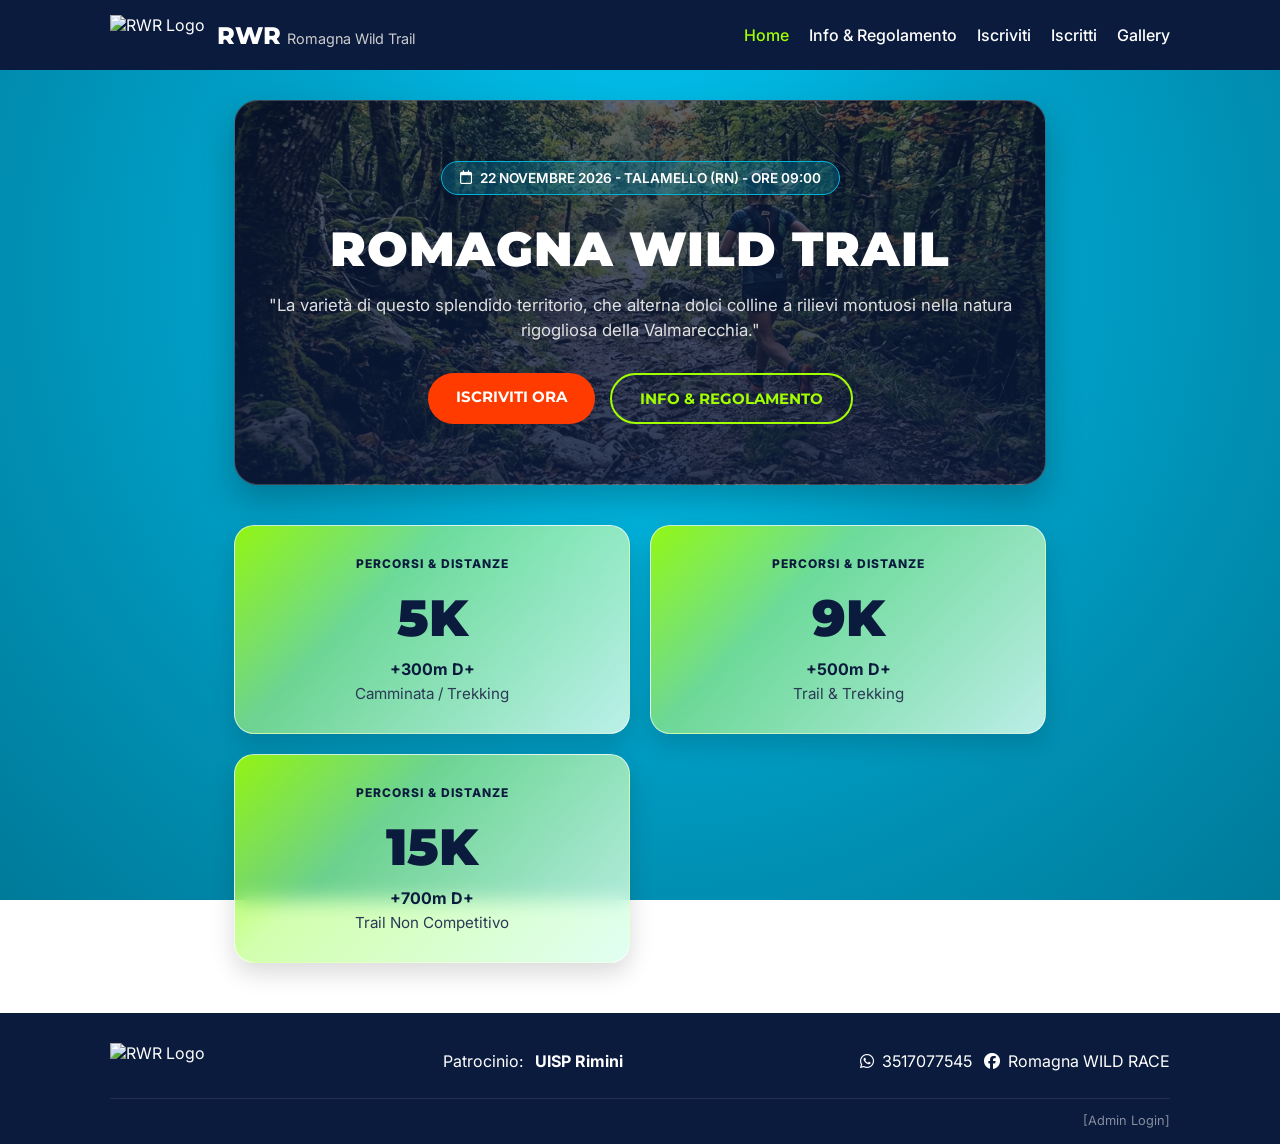
==== index.html @ 781f22f0 "bozza layout e home page" ====
<!DOCTYPE html>
<html lang="it">

<head>
  <meta charset="UTF-8">
  <meta name="viewport" content="width=device-width, initial-scale=1.0">
  <title>Romagna Wild Trail 2026 - Talamello</title>

  <!-- Font Google -->
  <link rel="preconnect" href="https://fonts.googleapis.com">
  <link rel="preconnect" href="https://fonts.gstatic.com" crossorigin>
  <link
    href="https://fonts.googleapis.com/css2?family=Inter:wght@400;500;600&family=Montserrat:wght@700;800;900&display=swap"
    rel="stylesheet">

  <!-- FontAwesome CDN per Icone -->
  <link rel="stylesheet" href="https://cdnjs.cloudflare.com/ajax/libs/font-awesome/6.4.0/css/all.min.css">

  <!-- Stili CSS -->
  <link rel="stylesheet" href="assets/css/main.css">
  <link rel="stylesheet" href="assets/css/navbar.css">
  <link rel="stylesheet" href="assets/css/components.css">
</head>

<body>

  <!-- Navbar -->
  <header class="site-header">
    <div class="container navbar">
      <a href="index.html" class="brand">
        <img src="assets/images/logo.png" alt="RWR Logo">
        <div class="brand-text">
          <span class="brand-title">RWR</span>
          <span class="brand-subtitle">Romagna Wild Trail</span>
        </div>
      </a>

      <button class="menu-toggle" aria-label="Apri Menu">
        <i class="fa-solid fa-bars"></i>
      </button>

      <ul class="nav-menu">
        <li><a href="index.html" class="nav-link active">Home</a></li>
        <li><a href="regolamento.html" class="nav-link">Info & Regolamento</a></li>
        <li><a href="iscrizione.html" class="nav-link">Iscriviti</a></li>
        <li><a href="iscritti.html" class="nav-link">Iscritti</a></li>
        <li><a href="gallery.html" class="nav-link">Gallery</a></li>
      </ul>
    </div>
  </header>

  <!-- Contenuto Principale -->
  <main class="container">

    <!-- Hero Banner -->
    <section class="hero-card">
      <div class="hero-badge">
        <i class="fa-regular fa-calendar"></i>
        <span>22 NOVEMBRE 2026 - TALAMELLO (RN) - ORE 09:00</span>
      </div>

      <h1 class="hero-title">ROMAGNA WILD TRAIL</h1>

      <p class="hero-description">
        "La varietà di questo splendido territorio, che alterna dolci colline a rilievi montuosi nella natura rigogliosa
        della Valmarecchia."
      </p>

      <div class="hero-actions">
        <a href="iscrizione.html" class="btn btn-primary">Iscriviti Ora</a>
        <a href="regolamento.html" class="btn btn-secondary">Info & Regolamento</a>
      </div>
    </section>

    <!-- Griglia Percorsi / Distanze -->
    <section class="cards-grid">
      <div class="distance-card">
        <div class="card-subtitle">PERCORSI & DISTANZE</div>
        <div class="card-title">5K</div>
        <div class="card-elevation">+300m D+</div>
        <div class="card-category">Camminata / Trekking</div>
      </div>

      <div class="distance-card">
        <div class="card-subtitle">PERCORSI & DISTANZE</div>
        <div class="card-title">9K</div>
        <div class="card-elevation">+500m D+</div>
        <div class="card-category">Trail & Trekking</div>
      </div>

      <div class="distance-card">
        <div class="card-subtitle">PERCORSI & DISTANZE</div>
        <div class="card-title">15K</div>
        <div class="card-elevation">+700m D+</div>
        <div class="card-category">Trail Non Competitivo</div>
      </div>
    </section>

  </main>

  <!-- Footer -->
  <footer class="site-footer">
    <div class="container">
      <div class="footer-content">
        <div class="footer-brand">
          <img src="assets/images/logo.png" alt="RWR Logo" height="35">
        </div>

        <div class="footer-patronage">
          <span>Patrocinio:</span>
          <strong>UISP Rimini</strong>
        </div>

        <div class="footer-contacts">
          <a href="https://wa.me/393517077545" target="_blank">
            <i class="fa-brands fa-whatsapp"></i> 3517077545
          </a>
          <a href="https://facebook.com" target="_blank">
            <i class="fa-brands fa-facebook"></i> Romagna WILD RACE
          </a>
        </div>
      </div>

      <div class="footer-bottom">
        <a href="admin-login.html" class="admin-link">[Admin Login]</a>
      </div>
    </div>
  </footer>

  <!-- Entry Point JS -->
  <script src="assets/js/components/navbar.js"></script>
</body>

</html>
---- assets/css/main.css ----
/* --- Variables & Brand Identity --- */
:root {
  --primary-blue: #00B4D8;
  --accent-lime: #A2FF00;
  --action-orange: #FF3B00;
  --dark-navy: #0B1B3D;
  --card-glass-bg: rgba(255, 255, 255, 0.85);
  --font-heading: 'Montserrat', sans-serif;
  --font-body: 'Inter', sans-serif;
}

/* --- Global Reset & Body --- */
* {
  box-sizing: border-box;
  margin: 0;
  padding: 0;
}

/* body {
  font-family: var(--font-body);
  background: radial-gradient(circle at center, #00C4E6 0%, #0096B4 100%);
  color: #ffffff;
  min-height: 100vh;
  display: flex;
  flex-direction: column;
} */

body {
  font-family: var(--font-body);
  /* Effetto luce centrale vibrante */
  background: radial-gradient(circle at 50% 30%, #00d2ff 0%, #00a4cc 40%, #007a99 100%);
  background-attachment: fixed;
  color: #ffffff;
  min-height: 100vh;
  display: flex;
  flex-direction: column;
}

main {
  flex: 1;
}

.container {
  max-width: 1100px;
  margin: 0 auto;
  padding: 0 20px;
}
---- assets/css/navbar.css ----
.site-header {
  background-color: var(--dark-navy);
  padding: 15px 0;
  position: sticky;
  top: 0;
  z-index: 1000;
}

.navbar {
  display: flex;
  justify-content: space-between;
  align-items: center;
}

.brand {
  display: flex;
  align-items: center;
  gap: 12px;
  text-decoration: none;
  color: #ffffff;
}

.brand img {
  height: 40px;
}

.brand-text {
  display: flex;
  align-items: baseline;
  gap: 6px;
}

.brand-title {
  font-family: var(--font-heading);
  font-size: 1.5rem;
  font-weight: 800;
  color: #ffffff;
}

.brand-subtitle {
  font-size: 0.9rem;
  color: #cccccc;
}

.nav-menu {
  display: flex;
  list-style: none;
  gap: 20px;
}

.nav-link {
  color: #ffffff;
  text-decoration: none;
  font-weight: 500;
  transition: color 0.3s;
}

.nav-link:hover,
.nav-link.active {
  color: var(--accent-lime);
}

.menu-toggle {
  display: none;
  background: none;
  border: none;
  color: var(--accent-lime);
  font-size: 1.8rem;
  cursor: pointer;
}

/* Responsive Mobile */
@media (max-width: 768px) {
  .menu-toggle {
    display: block;
  }

  .nav-menu {
    display: none;
    position: absolute;
    top: 100%;
    left: 0;
    right: 0;
    background-color: var(--dark-navy);
    flex-direction: column;
    padding: 20px;
    border-top: 1px solid rgba(255, 255, 255, 0.1);
  }

  .nav-menu.active {
    display: flex;
  }
}
---- assets/css/components.css ----
/* --- Buttons --- */
.btn {
  display: inline-block;
  padding: 14px 28px;
  border-radius: 30px;
  font-family: var(--font-heading);
  font-weight: 700;
  text-decoration: none;
  text-transform: uppercase;
  font-size: 0.95rem;
  transition: transform 0.2s, box-shadow 0.2s;
  cursor: pointer;
}

.btn:hover {
  transform: translateY(-2px);
}

.btn-primary {
  background-color: var(--action-orange);
  color: #ffffff;
  border: none;
}

.btn-secondary {
  background: transparent;
  color: var(--accent-lime);
  border: 2px solid var(--accent-lime);
}

/* --- Hero Section --- */
/* .hero-card {
  background: linear-gradient(rgba(11, 27, 61, 0.75), rgba(11, 27, 61, 0.85)),
    url('../images/hero-bg.jpg') center/cover no-repeat;
  border-radius: 20px;
  padding: 50px 30px;
  text-align: center;
  margin: 30px 0 40px;
  border: 1px solid rgba(255, 255, 255, 0.1);
} */

.hero-card {
  background: linear-gradient(rgba(11, 27, 61, 0.65), rgba(11, 27, 61, 0.85)),
    url('../images/hero-bg.png') center/cover no-repeat;
  border-radius: 24px;
  padding: 60px 30px;
  text-align: center;
  margin: 30px 0 40px;
  border: 1px solid rgba(255, 255, 255, 0.2);
  box-shadow: 0 15px 35px rgba(0, 0, 0, 0.25);
}

.hero-badge {
  display: inline-flex;
  align-items: center;
  gap: 8px;
  background-color: rgba(0, 180, 216, 0.25);
  border: 1.5px solid var(--primary-blue);
  color: #ffffff;
  padding: 8px 18px;
  border-radius: 20px;
  font-size: 0.85rem;
  font-weight: 600;
  margin-bottom: 25px;
}

.hero-title {
  font-family: var(--font-heading);
  font-size: 3rem;
  font-weight: 900;
  letter-spacing: 1px;
  margin-bottom: 15px;
}

.hero-description {
  max-width: 750px;
  margin: 0 auto 30px;
  font-size: 1.05rem;
  line-height: 1.5;
  color: #e0e0e0;
}

.hero-actions {
  display: flex;
  justify-content: center;
  gap: 15px;
  flex-wrap: wrap;
}

/* --- Cards Distanze --- */
.cards-grid {
  display: grid;
  grid-template-columns: repeat(auto-fit, minmax(260px, 1fr));
  gap: 20px;
  margin-bottom: 50px;
}

/* .distance-card {
  background: linear-gradient(135deg, rgba(162, 255, 0, 0.35) 0%, rgba(255, 255, 255, 0.85) 100%);
  backdrop-filter: blur(8px);
  border-radius: 16px;
  padding: 25px 20px;
  text-align: center;
  color: var(--dark-navy);
  border: 1px solid rgba(255, 255, 255, 0.4);
} */

.distance-card {
  /* Sfumatura accentuata dall'angolo in alto a sinistra (verde neon) a destra (azzurro trasparente) */
  background: linear-gradient(135deg, rgba(162, 255, 0, 0.9) 0%, rgba(180, 255, 120, 0.6) 35%, rgba(220, 255, 240, 0.85) 100%);
  backdrop-filter: blur(10px);
  border-radius: 20px;
  padding: 30px 20px;
  text-align: center;
  color: var(--dark-navy);
  border: 1px solid rgba(255, 255, 255, 0.6);
  box-shadow: 0 10px 25px rgba(0, 0, 0, 0.15);
}

.card-subtitle {
  font-size: 0.75rem;
  font-weight: 800;
  letter-spacing: 1px;
  text-transform: uppercase;
  margin-bottom: 15px;
}

.card-title {
  font-family: var(--font-heading);
  font-size: 3.2rem;
  font-weight: 900;
  margin-bottom: 10px;
}

.card-elevation {
  font-weight: 700;
  font-size: 1rem;
  margin-bottom: 5px;
}

.card-category {
  font-size: 0.95rem;
  color: #2b3a55;
}

/* --- Footer --- */
.site-footer {
  background-color: var(--dark-navy);
  padding: 30px 0 15px;
  margin-top: auto;
}

.footer-content {
  display: flex;
  justify-content: space-between;
  align-items: center;
  flex-wrap: wrap;
  gap: 20px;
  margin-bottom: 20px;
}

.footer-brand,
.footer-patronage,
.footer-contacts {
  display: flex;
  align-items: center;
  gap: 12px;
}

.footer-contacts a {
  color: #ffffff;
  text-decoration: none;
  display: flex;
  align-items: center;
  gap: 8px;
}

.footer-bottom {
  text-align: right;
  border-top: 1px solid rgba(255, 255, 255, 0.1);
  padding-top: 10px;
}

.admin-link {
  color: rgba(255, 255, 255, 0.5);
  font-size: 0.8rem;
  text-decoration: none;
}
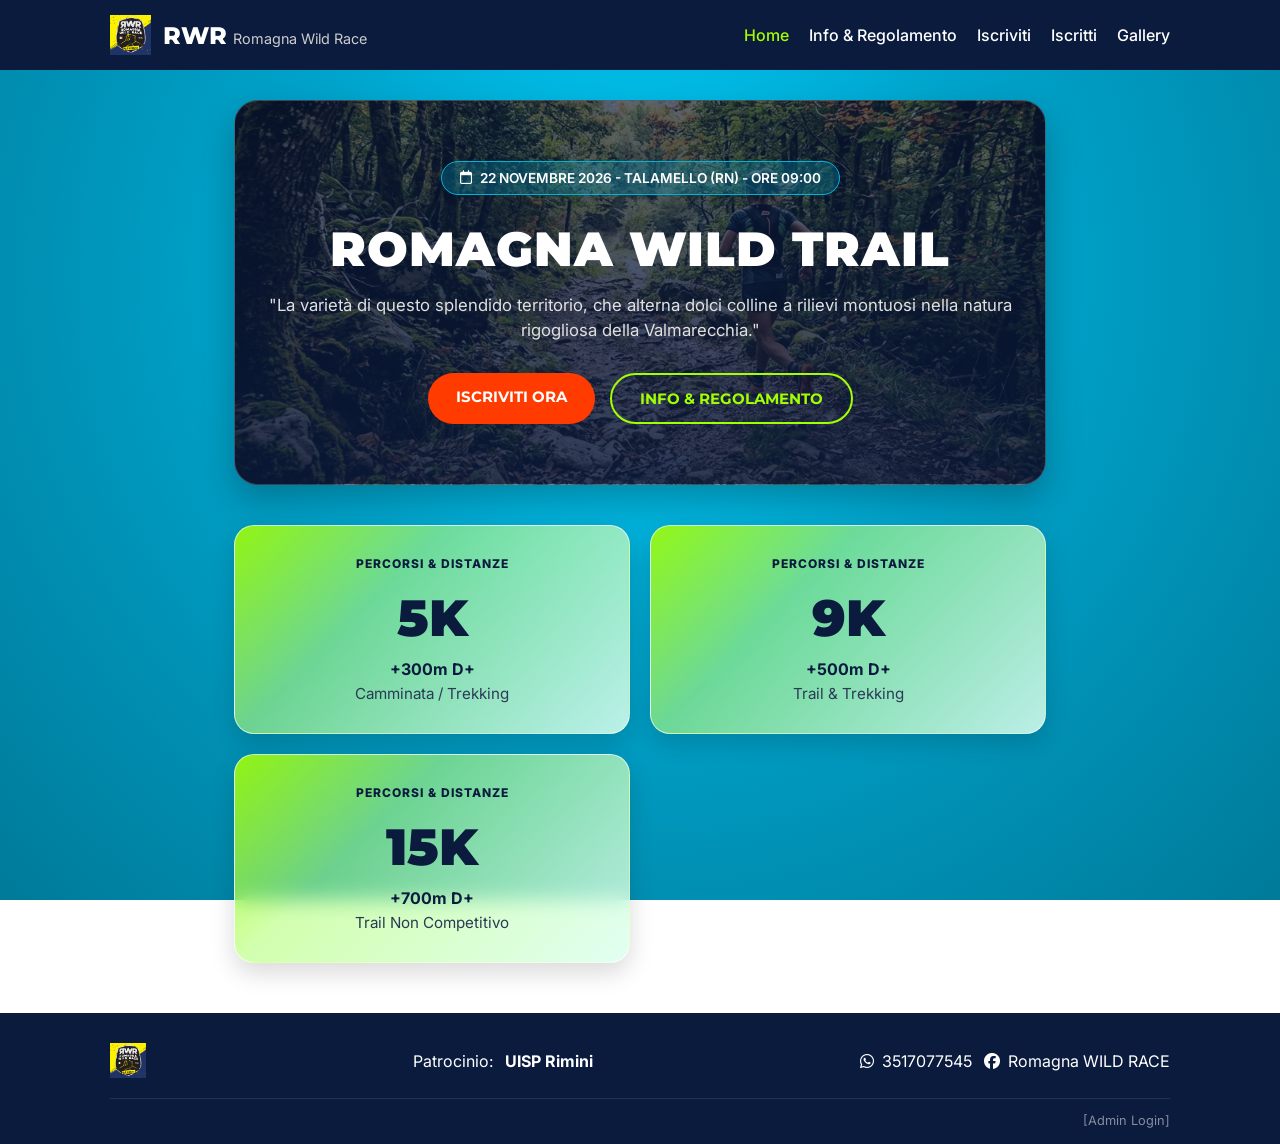
==== commit f8f5f591: "modifiche info e regolamento e aggiunta logo" ====
--- a/index.html
+++ b/index.html
@@ -31,7 +31,7 @@
         <img src="assets/images/logo.png" alt="RWR Logo">
         <div class="brand-text">
           <span class="brand-title">RWR</span>
-          <span class="brand-subtitle">Romagna Wild Trail</span>
+          <span class="brand-subtitle">Romagna Wild Race</span>
         </div>
       </a>
 
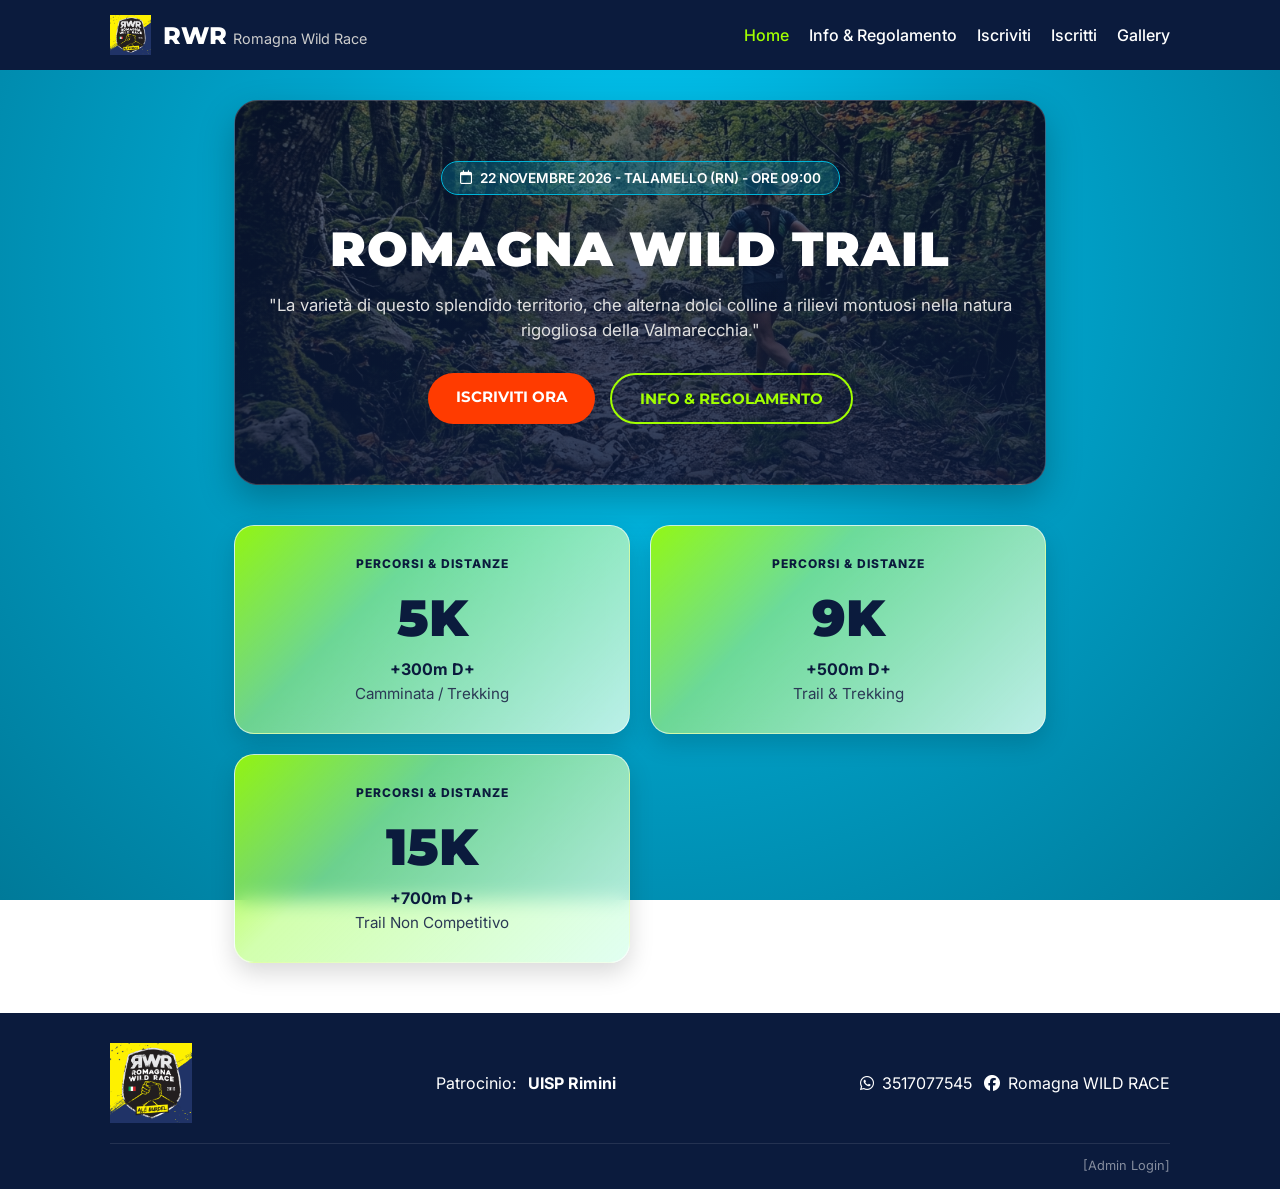
==== commit ec2e432e: "aumentata grandezza logo in footer" ====
--- a/index.html
+++ b/index.html
@@ -103,7 +103,7 @@
     <div class="container">
       <div class="footer-content">
         <div class="footer-brand">
-          <img src="assets/images/logo.png" alt="RWR Logo" height="35">
+          <img src="assets/images/logo.png" alt="RWR Logo" height="80">
         </div>
 
         <div class="footer-patronage">
